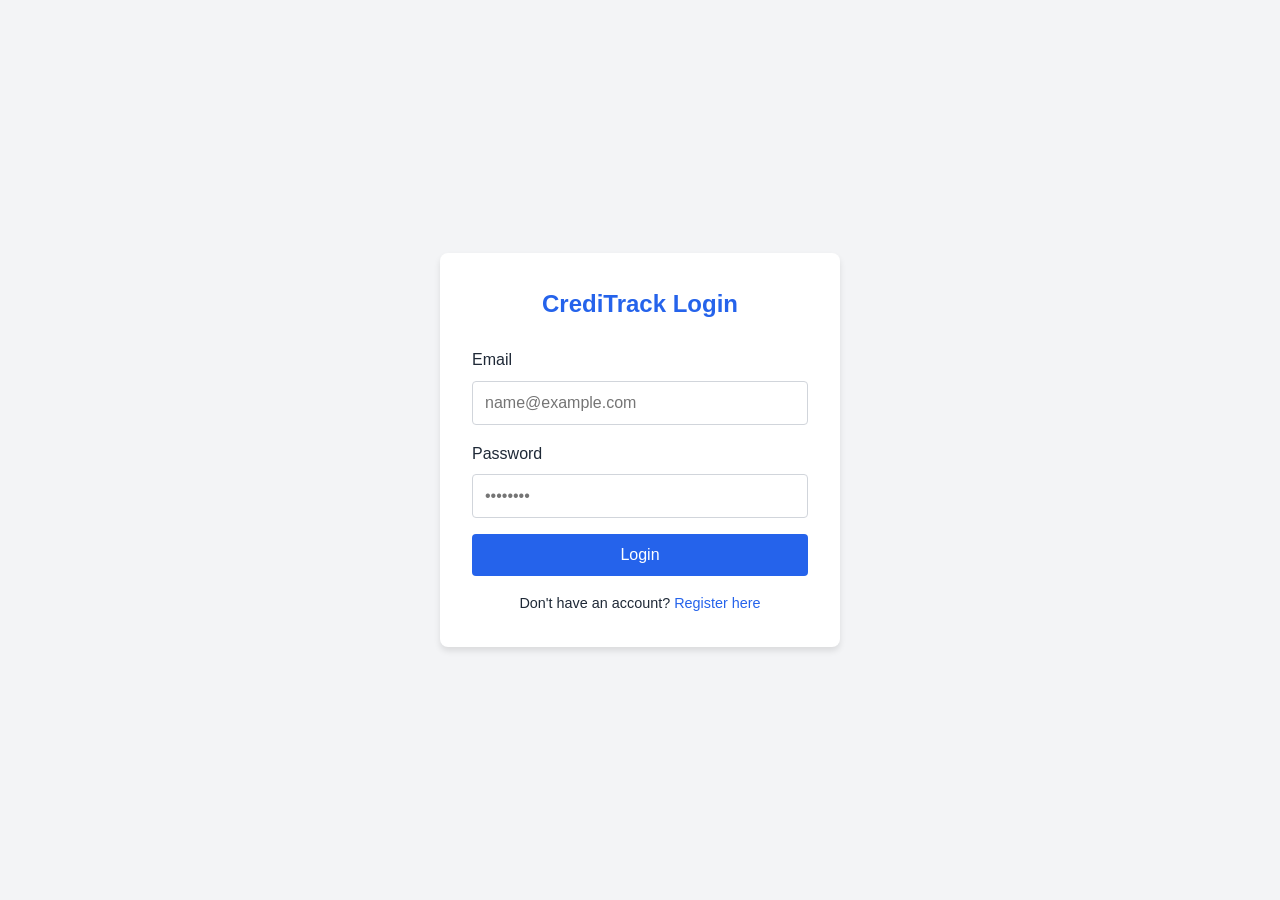
==== frontend/dashboard.html @ 6da70ae5 "feat: add frontend user interface and Spring Security configuration" ====
<!DOCTYPE html>
<html lang="en">

<head>
    <meta charset="UTF-8">
    <meta name="viewport" content="width=device-width, initial-scale=1.0">
    <title>Dashboard - CrediTrack</title>
    <link rel="stylesheet" href="css/style.css">
    <link rel="icon" href="favicon.ico">
</head>

<body>
    <header class="dashboard-header">
        <h1>CrediTrack</h1>
        <div class="utility-nav">
            <span>Welcome, <b id="userName">User</b></span>
            <button class="btn" id="logoutBtn" style="width: auto; padding: 0.5rem 1rem;">Logout</button>
        </div>
    </header>

    <div class="container">
        <div class="dashboard-actions" style="margin-bottom: 2rem;">
            <button class="btn" id="applyLoanBtn" style="width: auto;">+ Apply for New Loan</button>
        </div>

        <h2>My Loans</h2>
        <div id="loanContainer" class="card-grid">
            <!-- Loans will be injected here -->
            <p>Loading...</p>
        </div>
    </div>

    <!-- Apply Loan Modal -->
    <div class="modal" id="loanModal">
        <div class="modal-content">
            <span class="close-btn">&times;</span>
            <h2>Apply for Loan</h2>
            <form id="loanForm">
                <div class="form-group">
                    <label>Amount (₹)</label>
                    <input type="number" id="amount" min="1000" placeholder="e.g. 50000" required>
                </div>
                <div class="form-group">
                    <label>Interest Rate (%)</label>
                    <input type="number" id="rate" step="0.1" placeholder="e.g. 10.5" required>
                </div>
                <div class="form-group">
                    <label>Tenure (Months)</label>
                    <input type="number" id="tenure" min="1" placeholder="e.g. 12" required>
                </div>
                <button type="submit" class="btn">Submit Application</button>
            </form>
        </div>
    </div>

    <!-- View EMIs Modal -->
    <div class="modal" id="emiModal">
        <div class="modal-content" style="max-width: 700px;">
            <span class="close-btn">&times;</span>
            <h2>EMI Schedule</h2>
            <table>
                <thead>
                    <tr>
                        <th>Due Date</th>
                        <th>Amount</th>
                        <th>Status</th>
                        <th>Action</th>
                    </tr>
                </thead>
                <tbody id="emiTableBody">
                    <!-- EMIs here -->
                </tbody>
            </table>
        </div>
    </div>

    <script src="js/app.js"></script>
</body>

</html>
---- frontend/css/style.css ----
:root {
    --primary-color: #2563eb;
    --secondary-color: #1e40af;
    --background-color: #f3f4f6;
    --text-color: #1f2937;
    --white: #ffffff;
    --error: #ef4444;
    --success: #10b981;
}

* {
    box-sizing: border-box;
    margin: 0;
    padding: 0;
    font-family: 'Segoe UI', Tahoma, Geneva, Verdana, sans-serif;
}

body {
    background-color: var(--background-color);
    color: var(--text-color);
    line-height: 1.6;
}

.container {
    max-width: 1200px;
    margin: 0 auto;
    padding: 20px;
}

/* Auth Pages (Index) */
.auth-container {
    display: flex;
    justify-content: center;
    align-items: center;
    min-height: 100vh;
}

.auth-box {
    background: var(--white);
    padding: 2rem;
    border-radius: 8px;
    box-shadow: 0 4px 6px rgba(0, 0, 0, 0.1);
    width: 100%;
    max-width: 400px;
}

.auth-box h2 {
    text-align: center;
    margin-bottom: 1.5rem;
    color: var(--primary-color);
}

.form-group {
    margin-bottom: 1rem;
}

.form-group label {
    display: block;
    margin-bottom: 0.5rem;
    font-weight: 500;
}

.form-group input {
    width: 100%;
    padding: 0.75rem;
    border: 1px solid #d1d5db;
    border-radius: 4px;
    font-size: 1rem;
}

.btn {
    display: inline-block;
    background: var(--primary-color);
    color: var(--white);
    padding: 0.75rem 1.5rem;
    border: none;
    border-radius: 4px;
    cursor: pointer;
    font-size: 1rem;
    width: 100%;
    transition: background 0.2s;
}

.btn:hover {
    background: var(--secondary-color);
}

.btn-secondary {
    background: #6b7280;
    margin-top: 10px;
}

.toggle-auth {
    text-align: center;
    margin-top: 1rem;
    font-size: 0.9rem;
}

.toggle-auth a {
    color: var(--primary-color);
    text-decoration: none;
    cursor: pointer;
}

/* Dashboard */
.dashboard-header {
    display: flex;
    justify-content: space-between;
    align-items: center;
    background: var(--white);
    padding: 1rem 2rem;
    margin-bottom: 2rem;
    box-shadow: 0 2px 4px rgba(0,0,0,0.05);
}

.card-grid {
    display: grid;
    grid-template-columns: repeat(auto-fill, minmax(300px, 1fr));
    gap: 1.5rem;
    margin-bottom: 2rem;
}

.card {
    background: var(--white);
    padding: 1.5rem;
    border-radius: 8px;
    box-shadow: 0 2px 4px rgba(0,0,0,0.05);
}

.card h3 {
    margin-bottom: 1rem;
    border-bottom: 1px solid #e5e7eb;
    padding-bottom: 0.5rem;
}

.status-badge {
    padding: 0.25rem 0.75rem;
    border-radius: 9999px;
    font-size: 0.875rem;
    font-weight: 500;
}

.status-PENDING { background: #fef3c7; color: #d97706; }
.status-APPROVED { background: #d1fae5; color: #059669; }
.status-ACTIVE { background: #dbeafe; color: #1e40af; }
.status-REJECTED { background: #fee2e2; color: #dc2626; }
.status-PAID { background: #d1fae5; color: #059669; }

/* Modal */
.modal {
    display: none;
    position: fixed;
    top: 0;
    left: 0;
    width: 100%;
    height: 100%;
    background: rgba(0,0,0,0.5);
    justify-content: center;
    align-items: center;
}

.modal.active {
    display: flex;
}

.modal-content {
    background: var(--white);
    padding: 2rem;
    border-radius: 8px;
    width: 100%;
    max-width: 500px;
    position: relative;
}

.close-btn {
    position: absolute;
    top: 10px;
    right: 15px;
    font-size: 1.5rem;
    cursor: pointer;
}

/* Tables */
table {
    width: 100%;
    border-collapse: collapse;
    margin-top: 1rem;
}

th, td {
    padding: 0.75rem;
    text-align: left;
    border-bottom: 1px solid #e5e7eb;
}

th {
    background: #f9fafb;
}

.utility-nav {
    display: flex;
    gap: 1rem;
    align-items: center;
}
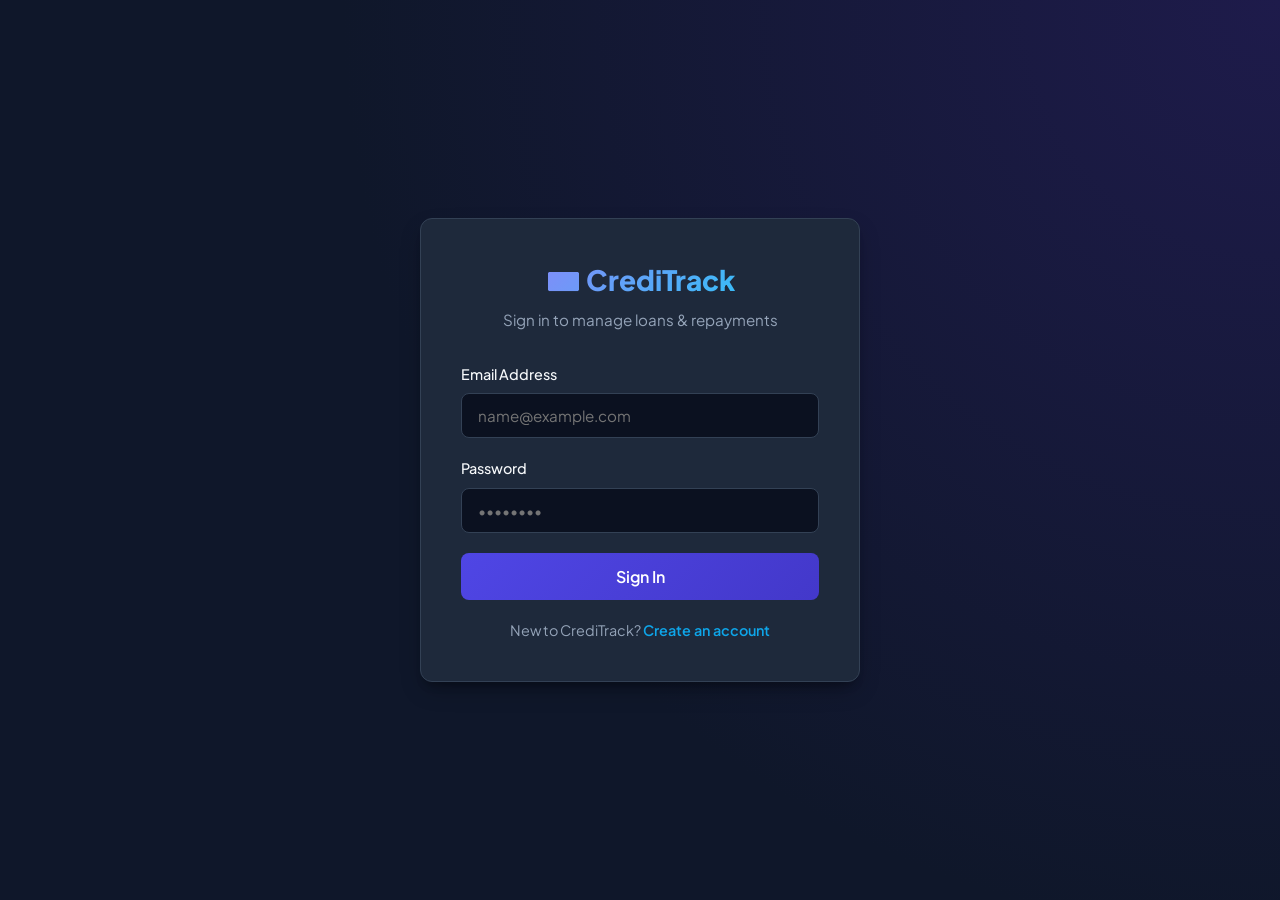
==== commit 37ab5006: "feat: implement loan management backend and frontend interface" ====
--- a/frontend/dashboard.html
+++ b/frontend/dashboard.html
@@ -10,67 +10,181 @@
 </head>
 
 <body>
+    <div id="toast-container"></div>
+
+    <!-- Header Navigation -->
     <header class="dashboard-header">
-        <h1>CrediTrack</h1>
-        <div class="utility-nav">
+        <div class="brand-logo" style="margin-bottom:0; font-size: 1.5rem;">💳 CrediTrack</div>
+        <div class="user-badge">
+            <span id="roleBadge" class="role-pill role-CUSTOMER">CUSTOMER</span>
             <span>Welcome, <b id="userName">User</b></span>
-            <button class="btn" id="logoutBtn" style="width: auto; padding: 0.5rem 1rem;">Logout</button>
+            <button class="btn btn-secondary btn-sm" id="logoutBtn">Logout</button>
         </div>
     </header>
 
     <div class="container">
-        <div class="dashboard-actions" style="margin-bottom: 2rem;">
-            <button class="btn" id="applyLoanBtn" style="width: auto;">+ Apply for New Loan</button>
+        <!-- KPI Metrics Grid -->
+        <div class="metrics-grid" id="metricsGrid">
+            <div class="metric-card">
+                <span class="metric-title" id="metric1Title">Active Loans</span>
+                <span class="metric-value" id="metric1Value">0</span>
+            </div>
+            <div class="metric-card">
+                <span class="metric-title" id="metric2Title">Total Principal</span>
+                <span class="metric-value" id="metric2Value">₹0</span>
+            </div>
+            <div class="metric-card">
+                <span class="metric-title" id="metric3Title">Pending Actions</span>
+                <span class="metric-value" id="metric3Value">0</span>
+            </div>
         </div>
 
-        <h2>My Loans</h2>
-        <div id="loanContainer" class="card-grid">
-            <!-- Loans will be injected here -->
-            <p>Loading...</p>
+        <!-- CUSTOMER VIEW: Interactive EMI Calculator & Quick Apply -->
+        <div id="customerSection">
+            <div class="calc-card">
+                <div class="calc-header">
+                    <div>
+                        <h2>⚡ Loan EMI Calculator & Instant Apply</h2>
+                        <p style="color:var(--text-muted);font-size:0.9rem;">Estimate your monthly payments before applying</p>
+                    </div>
+                    <button class="btn" id="openApplyModalBtn" style="width: auto;">+ Apply with Custom Values</button>
+                </div>
+
+                <div class="calc-grid">
+                    <div>
+                        <!-- Amount Slider -->
+                        <div class="slider-group">
+                            <div class="slider-header">
+                                <span>Loan Amount:</span>
+                                <span class="slider-val" id="calcAmountLabel">₹50,000</span>
+                            </div>
+                            <input type="range" id="calcAmount" min="5000" max="1000000" step="5000" value="50000">
+                        </div>
+
+                        <!-- Interest Rate Slider -->
+                        <div class="slider-group">
+                            <div class="slider-header">
+                                <span>Annual Interest Rate:</span>
+                                <span class="slider-val" id="calcRateLabel">10.5%</span>
+                            </div>
+                            <input type="range" id="calcRate" min="5" max="30" step="0.5" value="10.5">
+                        </div>
+
+                        <!-- Tenure Slider -->
+                        <div class="slider-group">
+                            <div class="slider-header">
+                                <span>Tenure (Months):</span>
+                                <span class="slider-val" id="calcTenureLabel">12 Months</span>
+                            </div>
+                            <input type="range" id="calcTenure" min="3" max="60" step="1" value="12">
+                        </div>
+                    </div>
+
+                    <div class="calc-result-box">
+                        <div class="calc-emi-highlight">
+                            <div style="color:var(--text-muted);font-size:0.85rem;text-transform:uppercase;">Estimated Monthly EMI</div>
+                            <div class="calc-emi-amount" id="calcEmiValue">₹4,408</div>
+                        </div>
+                        <div>
+                            <div class="calc-summary-row">
+                                <span style="color:var(--text-muted);">Total Interest:</span>
+                                <b id="calcTotalInterest">₹2,896</b>
+                            </div>
+                            <div class="calc-summary-row" style="border-bottom:none;">
+                                <span style="color:var(--text-muted);">Total Amount Payable:</span>
+                                <b id="calcTotalPayable" style="color:var(--secondary);">₹52,896</b>
+                            </div>
+                        </div>
+                        <button class="btn btn-success" id="applyFromCalcBtn" style="margin-top:1rem;">Apply for this Loan Now</button>
+                    </div>
+                </div>
+            </div>
+
+            <!-- Customer Loans Grid -->
+            <div style="display:flex; justify-content:space-between; align-items:center; margin-bottom:1rem;">
+                <h2>My Loans & Applications</h2>
+            </div>
+            <div id="loanContainer" class="card-grid">
+                <p style="color:var(--text-muted);">Loading loans...</p>
+            </div>
+        </div>
+
+        <!-- OFFICER / ADMIN VIEW: Review & Approvals -->
+        <div id="officerSection" style="display: none;">
+            <div style="display:flex; justify-content:space-between; align-items:center; margin-bottom:1.5rem;">
+                <div>
+                    <h2>Loan Applications Management</h2>
+                    <p style="color:var(--text-muted);font-size:0.9rem;">Review, approve, or reject loan applications across the platform</p>
+                </div>
+                <button class="btn btn-secondary btn-sm" id="refreshLoansBtn" style="width:auto;">↻ Refresh List</button>
+            </div>
+
+            <div class="table-container">
+                <table>
+                    <thead>
+                        <tr>
+                            <th>Loan #</th>
+                            <th>Applicant</th>
+                            <th>Amount</th>
+                            <th>Rate / Tenure</th>
+                            <th>Applied Date</th>
+                            <th>Status</th>
+                            <th>Action</th>
+                        </tr>
+                    </thead>
+                    <tbody id="adminLoanTableBody">
+                        <tr><td colspan="7" style="text-align:center;color:var(--text-muted);">Loading loan applications...</td></tr>
+                    </tbody>
+                </table>
+            </div>
         </div>
     </div>
 
     <!-- Apply Loan Modal -->
     <div class="modal" id="loanModal">
         <div class="modal-content">
-            <span class="close-btn">&times;</span>
-            <h2>Apply for Loan</h2>
+            <button class="close-btn" id="closeLoanModalBtn">&times;</button>
+            <h2 style="margin-bottom:1rem;">Apply for New Loan</h2>
             <form id="loanForm">
                 <div class="form-group">
-                    <label>Amount (₹)</label>
+                    <label for="amount">Loan Amount (₹)</label>
                     <input type="number" id="amount" min="1000" placeholder="e.g. 50000" required>
                 </div>
                 <div class="form-group">
-                    <label>Interest Rate (%)</label>
+                    <label for="rate">Interest Rate (% per annum)</label>
                     <input type="number" id="rate" step="0.1" placeholder="e.g. 10.5" required>
                 </div>
                 <div class="form-group">
-                    <label>Tenure (Months)</label>
-                    <input type="number" id="tenure" min="1" placeholder="e.g. 12" required>
+                    <label for="tenure">Tenure (Months)</label>
+                    <input type="number" id="tenure" min="1" max="120" placeholder="e.g. 12" required>
                 </div>
-                <button type="submit" class="btn">Submit Application</button>
+                <button type="submit" class="btn" id="submitLoanAppBtn">Submit Application</button>
             </form>
         </div>
     </div>
 
     <!-- View EMIs Modal -->
     <div class="modal" id="emiModal">
-        <div class="modal-content" style="max-width: 700px;">
-            <span class="close-btn">&times;</span>
-            <h2>EMI Schedule</h2>
-            <table>
-                <thead>
-                    <tr>
-                        <th>Due Date</th>
-                        <th>Amount</th>
-                        <th>Status</th>
-                        <th>Action</th>
-                    </tr>
-                </thead>
-                <tbody id="emiTableBody">
-                    <!-- EMIs here -->
-                </tbody>
-            </table>
+        <div class="modal-content" style="max-width: 750px;">
+            <button class="close-btn" id="closeEmiModalBtn">&times;</button>
+            <h2 style="margin-bottom:0.5rem;" id="emiModalTitle">Repayment Schedule</h2>
+            <p style="color:var(--text-muted);font-size:0.9rem;margin-bottom:1.5rem;">Track installments and make repayments</p>
+            <div class="table-container">
+                <table>
+                    <thead>
+                        <tr>
+                            <th>#</th>
+                            <th>Due Date</th>
+                            <th>Installment</th>
+                            <th>Status</th>
+                            <th>Action</th>
+                        </tr>
+                    </thead>
+                    <tbody id="emiTableBody">
+                        <!-- EMIs will be rendered here -->
+                    </tbody>
+                </table>
+            </div>
         </div>
     </div>
 
--- a/frontend/css/style.css
+++ b/frontend/css/style.css
@@ -1,152 +1,437 @@
+@import url('https://fonts.googleapis.com/css2?family=Plus+Jakarta+Sans:wght@400;500;600;700;800&display=swap');
+
 :root {
-    --primary-color: #2563eb;
-    --secondary-color: #1e40af;
-    --background-color: #f3f4f6;
-    --text-color: #1f2937;
-    --white: #ffffff;
-    --error: #ef4444;
+    --primary: #4f46e5;
+    --primary-hover: #4338ca;
+    --primary-light: #eef2ff;
+    --secondary: #0ea5e9;
+    --accent: #8b5cf6;
+    --background: #0f172a;
+    --surface: #1e293b;
+    --surface-border: #334155;
+    --text: #f8fafc;
+    --text-muted: #94a3b8;
     --success: #10b981;
+    --success-bg: rgba(16, 185, 129, 0.15);
+    --warning: #f59e0b;
+    --warning-bg: rgba(245, 158, 11, 0.15);
+    --danger: #ef4444;
+    --danger-bg: rgba(239, 68, 68, 0.15);
+    --info: #3b82f6;
+    --info-bg: rgba(59, 130, 246, 0.15);
+    --radius: 12px;
+    --shadow: 0 10px 25px -5px rgba(0, 0, 0, 0.3), 0 8px 10px -6px rgba(0, 0, 0, 0.3);
 }
 
 * {
     box-sizing: border-box;
     margin: 0;
     padding: 0;
-    font-family: 'Segoe UI', Tahoma, Geneva, Verdana, sans-serif;
+    font-family: 'Plus Jakarta Sans', system-ui, -apple-system, sans-serif;
 }
 
 body {
-    background-color: var(--background-color);
-    color: var(--text-color);
-    line-height: 1.6;
+    background-color: var(--background);
+    color: var(--text);
+    min-height: 100vh;
+    line-height: 1.5;
 }
 
 .container {
     max-width: 1200px;
     margin: 0 auto;
+    padding: 24px;
+}
+
+/* Authentication Page */
+.auth-wrapper {
+    min-height: 100vh;
+    display: flex;
+    align-items: center;
+    justify-content: center;
     padding: 20px;
-}
-
-/* Auth Pages (Index) */
-.auth-container {
-    display: flex;
-    justify-content: center;
-    align-items: center;
-    min-height: 100vh;
-}
-
-.auth-box {
-    background: var(--white);
-    padding: 2rem;
-    border-radius: 8px;
-    box-shadow: 0 4px 6px rgba(0, 0, 0, 0.1);
-    width: 100%;
-    max-width: 400px;
-}
-
-.auth-box h2 {
+    background: radial-gradient(circle at top right, #1e1b4b 0%, #0f172a 60%);
+}
+
+.auth-card {
+    background: var(--surface);
+    border: 1px solid var(--surface-border);
+    border-radius: var(--radius);
+    box-shadow: var(--shadow);
+    padding: 2.5rem;
+    width: 100%;
+    max-width: 440px;
+}
+
+.auth-header {
     text-align: center;
-    margin-bottom: 1.5rem;
-    color: var(--primary-color);
+    margin-bottom: 2rem;
+}
+
+.brand-logo {
+    display: inline-flex;
+    align-items: center;
+    gap: 10px;
+    font-size: 1.75rem;
+    font-weight: 800;
+    color: var(--text);
+    background: linear-gradient(135deg, #818cf8 0%, #38bdf8 100%);
+    -webkit-background-clip: text;
+    -webkit-text-fill-color: transparent;
+    margin-bottom: 0.5rem;
+}
+
+.auth-header p {
+    color: var(--text-muted);
+    font-size: 0.95rem;
 }
 
 .form-group {
-    margin-bottom: 1rem;
+    margin-bottom: 1.25rem;
 }
 
 .form-group label {
     display: block;
     margin-bottom: 0.5rem;
     font-weight: 500;
-}
-
-.form-group input {
-    width: 100%;
-    padding: 0.75rem;
-    border: 1px solid #d1d5db;
-    border-radius: 4px;
+    font-size: 0.9rem;
+    color: var(--text);
+}
+
+.form-group input,
+.form-group select {
+    width: 100%;
+    padding: 0.75rem 1rem;
+    background-color: #0b1120;
+    border: 1px solid var(--surface-border);
+    border-radius: 8px;
+    color: var(--text);
+    font-size: 0.95rem;
+    transition: all 0.2s;
+    outline: none;
+}
+
+.form-group input:focus,
+.form-group select:focus {
+    border-color: var(--primary);
+    box-shadow: 0 0 0 3px rgba(79, 70, 229, 0.25);
+}
+
+.btn {
+    display: inline-flex;
+    align-items: center;
+    justify-content: center;
+    gap: 8px;
+    width: 100%;
+    padding: 0.8rem 1.5rem;
+    background: linear-gradient(135deg, var(--primary) 0%, var(--primary-hover) 100%);
+    color: #ffffff;
+    border: none;
+    border-radius: 8px;
+    font-weight: 600;
     font-size: 1rem;
-}
-
-.btn {
-    display: inline-block;
-    background: var(--primary-color);
-    color: var(--white);
-    padding: 0.75rem 1.5rem;
-    border: none;
+    cursor: pointer;
+    transition: transform 0.15s ease, box-shadow 0.15s ease, opacity 0.2s;
+}
+
+.btn:hover {
+    transform: translateY(-1px);
+    box-shadow: 0 4px 12px rgba(79, 70, 229, 0.35);
+}
+
+.btn:active {
+    transform: translateY(0);
+}
+
+.btn-secondary {
+    background: #334155;
+    color: var(--text);
+}
+
+.btn-secondary:hover {
+    background: #475569;
+    box-shadow: none;
+}
+
+.btn-success {
+    background: linear-gradient(135deg, #059669 0%, #10b981 100%);
+}
+
+.btn-danger {
+    background: linear-gradient(135deg, #dc2626 0%, #ef4444 100%);
+}
+
+.btn-sm {
+    padding: 0.4rem 0.8rem;
+    font-size: 0.85rem;
+    width: auto;
+    border-radius: 6px;
+}
+
+.demo-credentials {
+    margin-top: 1.5rem;
+    padding: 1rem;
+    background: rgba(15, 23, 42, 0.6);
+    border: 1px dashed var(--surface-border);
+    border-radius: 8px;
+    font-size: 0.825rem;
+}
+
+.demo-credentials h4 {
+    color: var(--secondary);
+    margin-bottom: 0.5rem;
+    font-size: 0.85rem;
+}
+
+.demo-credentials ul {
+    list-style: none;
+    display: flex;
+    flex-direction: column;
+    gap: 4px;
+    color: var(--text-muted);
+}
+
+.demo-credentials code {
+    color: #e2e8f0;
+    background: #1e293b;
+    padding: 2px 5px;
     border-radius: 4px;
     cursor: pointer;
-    font-size: 1rem;
-    width: 100%;
-    transition: background 0.2s;
-}
-
-.btn:hover {
-    background: var(--secondary-color);
-}
-
-.btn-secondary {
-    background: #6b7280;
-    margin-top: 10px;
 }
 
 .toggle-auth {
     text-align: center;
-    margin-top: 1rem;
+    margin-top: 1.25rem;
     font-size: 0.9rem;
+    color: var(--text-muted);
 }
 
 .toggle-auth a {
-    color: var(--primary-color);
+    color: var(--secondary);
     text-decoration: none;
+    font-weight: 600;
     cursor: pointer;
 }
 
-/* Dashboard */
+/* Dashboard Layout */
 .dashboard-header {
+    background: var(--surface);
+    border-bottom: 1px solid var(--surface-border);
+    padding: 1rem 2rem;
     display: flex;
     justify-content: space-between;
     align-items: center;
-    background: var(--white);
-    padding: 1rem 2rem;
+    position: sticky;
+    top: 0;
+    z-index: 10;
+}
+
+.user-badge {
+    display: inline-flex;
+    align-items: center;
+    gap: 12px;
+}
+
+.role-pill {
+    padding: 0.25rem 0.65rem;
+    border-radius: 9999px;
+    font-size: 0.75rem;
+    font-weight: 700;
+    letter-spacing: 0.5px;
+    text-transform: uppercase;
+}
+
+.role-CUSTOMER { background: rgba(14, 165, 233, 0.2); color: #38bdf8; border: 1px solid rgba(56, 189, 248, 0.4); }
+.role-LOAN_OFFICER { background: rgba(139, 92, 246, 0.2); color: #a78bfa; border: 1px solid rgba(167, 139, 250, 0.4); }
+.role-ADMIN { background: rgba(245, 158, 11, 0.2); color: #fbbf24; border: 1px solid rgba(251, 191, 36, 0.4); }
+
+/* KPI Metrics */
+.metrics-grid {
+    display: grid;
+    grid-template-columns: repeat(auto-fit, minmax(220px, 1fr));
+    gap: 1.25rem;
     margin-bottom: 2rem;
-    box-shadow: 0 2px 4px rgba(0,0,0,0.05);
-}
-
+}
+
+.metric-card {
+    background: var(--surface);
+    border: 1px solid var(--surface-border);
+    border-radius: var(--radius);
+    padding: 1.5rem;
+    display: flex;
+    flex-direction: column;
+    gap: 0.5rem;
+}
+
+.metric-title {
+    font-size: 0.875rem;
+    color: var(--text-muted);
+    font-weight: 500;
+}
+
+.metric-value {
+    font-size: 1.75rem;
+    font-weight: 800;
+    color: var(--text);
+}
+
+/* Calculator Section */
+.calc-card {
+    background: linear-gradient(145deg, #1e293b 0%, #172033 100%);
+    border: 1px solid var(--surface-border);
+    border-radius: var(--radius);
+    padding: 1.75rem;
+    margin-bottom: 2rem;
+}
+
+.calc-header {
+    display: flex;
+    justify-content: space-between;
+    align-items: center;
+    margin-bottom: 1.5rem;
+}
+
+.calc-grid {
+    display: grid;
+    grid-template-columns: 1fr 1fr;
+    gap: 2rem;
+}
+
+@media (max-width: 768px) {
+    .calc-grid { grid-template-columns: 1fr; }
+}
+
+.slider-group {
+    margin-bottom: 1.25rem;
+}
+
+.slider-header {
+    display: flex;
+    justify-content: space-between;
+    margin-bottom: 0.5rem;
+    font-size: 0.9rem;
+}
+
+.slider-val {
+    font-weight: 700;
+    color: var(--secondary);
+}
+
+input[type="range"] {
+    width: 100%;
+    accent-color: var(--primary);
+    cursor: pointer;
+}
+
+.calc-result-box {
+    background: #0b1120;
+    border: 1px solid var(--surface-border);
+    border-radius: var(--radius);
+    padding: 1.5rem;
+    display: flex;
+    flex-direction: column;
+    justify-content: space-between;
+}
+
+.calc-summary-row {
+    display: flex;
+    justify-content: space-between;
+    padding: 0.5rem 0;
+    border-bottom: 1px solid #1e293b;
+    font-size: 0.9rem;
+}
+
+.calc-emi-highlight {
+    text-align: center;
+    padding: 1rem 0;
+}
+
+.calc-emi-amount {
+    font-size: 2.25rem;
+    font-weight: 800;
+    color: #38bdf8;
+}
+
+/* Cards & Tables */
 .card-grid {
     display: grid;
-    grid-template-columns: repeat(auto-fill, minmax(300px, 1fr));
+    grid-template-columns: repeat(auto-fill, minmax(320px, 1fr));
     gap: 1.5rem;
-    margin-bottom: 2rem;
+    margin-top: 1rem;
 }
 
 .card {
-    background: var(--white);
+    background: var(--surface);
+    border: 1px solid var(--surface-border);
+    border-radius: var(--radius);
     padding: 1.5rem;
-    border-radius: 8px;
-    box-shadow: 0 2px 4px rgba(0,0,0,0.05);
-}
-
-.card h3 {
-    margin-bottom: 1rem;
-    border-bottom: 1px solid #e5e7eb;
-    padding-bottom: 0.5rem;
+    display: flex;
+    flex-direction: column;
+    gap: 0.75rem;
+    box-shadow: 0 4px 6px rgba(0,0,0,0.1);
+}
+
+.card-top {
+    display: flex;
+    justify-content: space-between;
+    align-items: center;
+    border-bottom: 1px solid var(--surface-border);
+    padding-bottom: 0.75rem;
+}
+
+.card-amount {
+    font-size: 1.5rem;
+    font-weight: 800;
 }
 
 .status-badge {
-    padding: 0.25rem 0.75rem;
+    padding: 0.3rem 0.8rem;
     border-radius: 9999px;
-    font-size: 0.875rem;
-    font-weight: 500;
-}
-
-.status-PENDING { background: #fef3c7; color: #d97706; }
-.status-APPROVED { background: #d1fae5; color: #059669; }
-.status-ACTIVE { background: #dbeafe; color: #1e40af; }
-.status-REJECTED { background: #fee2e2; color: #dc2626; }
-.status-PAID { background: #d1fae5; color: #059669; }
-
-/* Modal */
+    font-size: 0.75rem;
+    font-weight: 700;
+    text-transform: uppercase;
+}
+
+.status-PENDING { background: var(--warning-bg); color: var(--warning); border: 1px solid rgba(245, 158, 11, 0.3); }
+.status-APPROVED { background: var(--info-bg); color: var(--info); border: 1px solid rgba(59, 130, 246, 0.3); }
+.status-ACTIVE { background: var(--success-bg); color: var(--success); border: 1px solid rgba(16, 185, 129, 0.3); }
+.status-REJECTED { background: var(--danger-bg); color: var(--danger); border: 1px solid rgba(239, 68, 68, 0.3); }
+.status-CLOSED { background: rgba(148, 163, 184, 0.15); color: #cbd5e1; border: 1px solid rgba(148, 163, 184, 0.3); }
+.status-PAID { background: var(--success-bg); color: var(--success); border: 1px solid rgba(16, 185, 129, 0.3); }
+
+/* Table View */
+.table-container {
+    background: var(--surface);
+    border: 1px solid var(--surface-border);
+    border-radius: var(--radius);
+    overflow: hidden;
+    margin-top: 1rem;
+}
+
+table {
+    width: 100%;
+    border-collapse: collapse;
+}
+
+th, td {
+    padding: 1rem;
+    text-align: left;
+    border-bottom: 1px solid var(--surface-border);
+}
+
+th {
+    background: #0b1120;
+    color: var(--text-muted);
+    font-size: 0.85rem;
+    font-weight: 600;
+    text-transform: uppercase;
+}
+
+td {
+    font-size: 0.95rem;
+}
+
+/* Modals */
 .modal {
     display: none;
     position: fixed;
@@ -154,9 +439,12 @@
     left: 0;
     width: 100%;
     height: 100%;
-    background: rgba(0,0,0,0.5);
+    background: rgba(0, 0, 0, 0.7);
+    backdrop-filter: blur(4px);
     justify-content: center;
     align-items: center;
+    z-index: 100;
+    padding: 20px;
 }
 
 .modal.active {
@@ -164,41 +452,58 @@
 }
 
 .modal-content {
-    background: var(--white);
+    background: var(--surface);
+    border: 1px solid var(--surface-border);
+    border-radius: var(--radius);
     padding: 2rem;
-    border-radius: 8px;
-    width: 100%;
-    max-width: 500px;
+    width: 100%;
+    max-width: 550px;
     position: relative;
+    box-shadow: var(--shadow);
 }
 
 .close-btn {
     position: absolute;
-    top: 10px;
-    right: 15px;
+    top: 16px;
+    right: 20px;
     font-size: 1.5rem;
+    color: var(--text-muted);
     cursor: pointer;
-}
-
-/* Tables */
-table {
-    width: 100%;
-    border-collapse: collapse;
-    margin-top: 1rem;
-}
-
-th, td {
-    padding: 0.75rem;
-    text-align: left;
-    border-bottom: 1px solid #e5e7eb;
-}
-
-th {
-    background: #f9fafb;
-}
-
-.utility-nav {
-    display: flex;
-    gap: 1rem;
-    align-items: center;
-}
+    background: none;
+    border: none;
+}
+
+.close-btn:hover {
+    color: var(--text);
+}
+
+/* Toast Notifications */
+#toast-container {
+    position: fixed;
+    top: 20px;
+    right: 20px;
+    z-index: 9999;
+    display: flex;
+    flex-direction: column;
+    gap: 10px;
+}
+
+.toast {
+    min-width: 280px;
+    padding: 14px 18px;
+    border-radius: 8px;
+    font-size: 0.9rem;
+    font-weight: 500;
+    color: #ffffff;
+    box-shadow: var(--shadow);
+    animation: slideIn 0.3s ease forwards;
+}
+
+.toast-success { background: #059669; }
+.toast-error { background: #dc2626; }
+.toast-info { background: #2563eb; }
+
+@keyframes slideIn {
+    from { transform: translateX(100%); opacity: 0; }
+    to { transform: translateX(0); opacity: 1; }
+}
